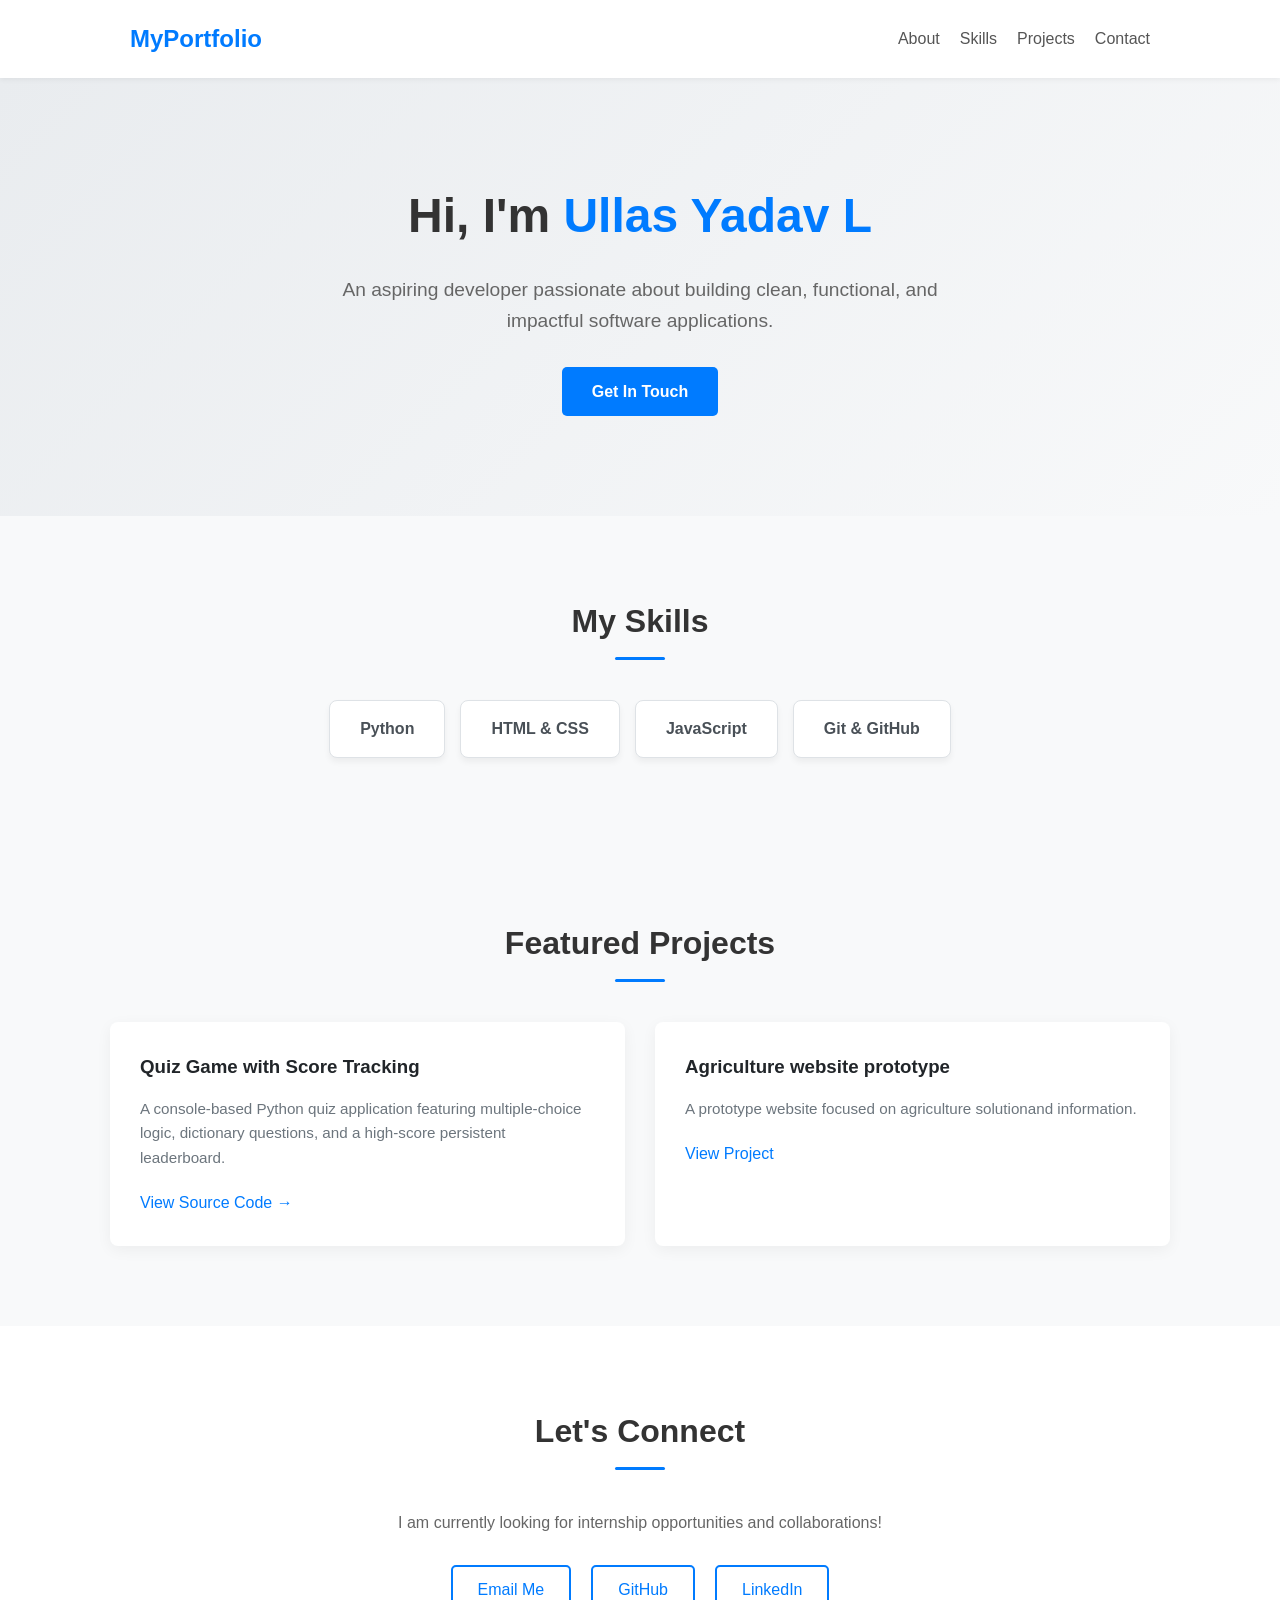
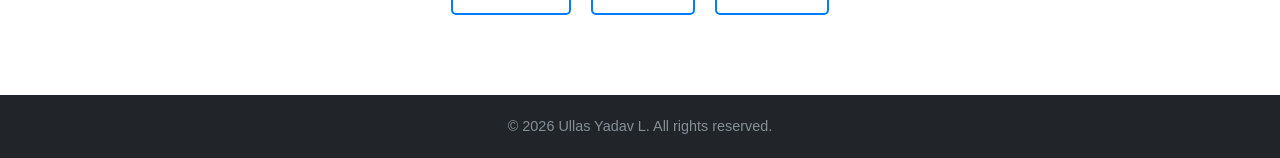
==== index.html @ e9e3b972 "Fix HTML formatting and update project links" ====
<!DOCTYPE html>
<html lang="en">
<head>
    <meta charset="UTF-8">
    <meta name="viewport" content="width=device-width, initial-scale=1.0">
    <title>My Personal Portfolio</title>
    <link rel="stylesheet" href="style.css">
</head>
<body>

    <!-- Header / Navigation -->
    <header>
        <nav class="navbar">
            <div class="logo">MyPortfolio</div>
            <ul class="nav-links">
                <li><a href="#about">About</a></li>
                <li><a href="#skills">Skills</a></li>
                <li><a href="#projects">Projects</a></li>
                <li><a href="#contact">Contact</a></li>
            </ul>
        </nav>
    </header>

    <!-- Hero / Intro Section -->
    <section id="about" class="hero-section">
        <div class="container">
            <h1>Hi, I'm <span class="highlight">Ullas Yadav L</span></h1>
            <p>An aspiring developer passionate about building clean, functional, and impactful software applications.</p>
            <a href="#contact" class="btn">Get In Touch</a>
        </div>
    </section>

    <!-- Skills Section -->
    <section id="skills" class="skills-section">
        <div class="container">
            <h2>My Skills</h2>
            <div class="skills-grid">
                <div class="skill-card">Python</div>
                <div class="skill-card">HTML & CSS</div>
                <div class="skill-card">JavaScript</div>
                <div class="skill-card">Git & GitHub</div>
            </div>
        </div>
    </section>

    <!-- Projects Section -->
    <section id="projects" class="projects-section">
        <div class="container">
            <h2>Featured Projects</h2>
            <div class="projects-grid">
                <!-- Project 1 -->
                <div class="project-card">
                    <h3>Quiz Game with Score Tracking</h3>
                    <p>A console-based Python quiz application featuring multiple-choice logic, dictionary questions, and a high-score persistent leaderboard.</p>
                    <a href="https:github.comUllasyadav001my-portfolio.blobmain1st%20project.py" target="_blank" class="project-link">View Source Code →</a>
                </div>
                <!-- Project 2 -->
                <div class="project-card">
                    <h3>Agriculture website prototype</h3>
                    <p>A prototype website focused on agriculture solutionand information.</p>
                    <a href= "1234.html" class="project-link">View Project </a>
                </div>
            </div>
        </div>
    </section>

    <!-- Contact Section -->
    <section id="contact" class="contact-section">
        <div class="container">
            <h2>Let's Connect</h2>
            <p>I am currently looking for internship opportunities and collaborations!</p>
            <div class="contact-links">
                <a href="mailto:ullasyadav001@.email@example.com" class="contact-btn">Email Me</a>
                <a href="https://github.com" target="_blank" class="contact-btn">GitHub</a>
                <a href="https://www.linkedin.com/in/ullas-yadav-00bab5449?utm_source=share_via&utm_content=profile&utm_medium=member_android" target="_blank" class="contact-btn">LinkedIn</a>
            </div>
        </div>
    </section>

    <!-- Footer -->
    <footer>
        <p>&copy; 2026 Ullas Yadav L. All rights reserved.</p>
    </footer>

</body>
</html>
---- style.css ----
/* Base Styles */
* {
    margin: 0;
    padding: 0;
    box-sizing: border-box;
}

html {
    scroll-behavior: smooth;
    font-family: 'Segoe UI', Tahoma, Geneva, Verdana, sans-serif;
}

body {
    background-color: #f8f9fa;
    color: #333;
    line-height: 1.6;
}

.container {
    max-width: 1100px;
    margin: 0 auto;
    padding: 0 20px;
}

/* Navbar */
header {
    background: #ffffff;
    box-shadow: 0 2px 5px rgba(0,0,0,0.05);
    position: sticky;
    top: 0;
    z-index: 100;
}

.navbar {
    display: flex;
    justify-content: space-between;
    align-items: center;
    padding: 20px 40px;
    max-width: 1100px;
    margin: 0 auto;
}

.logo {
    font-size: 1.5rem;
    font-weight: bold;
    color: #007bff;
}

.nav-links {
    display: flex;
    list-style: none;
}

.nav-links li {
    margin-left: 20px;
}

.nav-links a {
    text-decoration: none;
    color: #555;
    font-weight: 500;
    transition: color 0.3s;
}

.nav-links a:hover {
    color: #007bff;
}

/* Hero Section */
.hero-section {
    padding: 100px 0;
    text-align: center;
    background: linear-gradient(135deg, #e9ecef 0%, #f8f9fa 100%);
}

.hero-section h1 {
    font-size: 3rem;
    margin-bottom: 20px;
}

.highlight {
    color: #007bff;
}

.hero-section p {
    font-size: 1.2rem;
    max-width: 600px;
    margin: 0 auto 30px;
    color: #666;
}

.btn {
    display: inline-block;
    padding: 12px 30px;
    background-color: #007bff;
    color: #fff;
    text-decoration: none;
    border-radius: 5px;
    font-weight: bold;
    transition: background-color 0.3s;
}

.btn:hover {
    background-color: #0056b3;
}

/* Sections General */
section {
    padding: 80px 0;
}

section h2 {
    font-size: 2rem;
    text-align: center;
    margin-bottom: 40px;
    position: relative;
}

section h2::after {
    content: '';
    display: block;
    width: 50px;
    height: 3px;
    background: #007bff;
    margin: 10px auto 0;
    border-radius: 2px;
}

/* Skills */
.skills-grid {
    display: flex;
    flex-wrap: wrap;
    justify-content: center;
    gap: 15px;
}

.skill-card {
    background: #fff;
    padding: 15px 30px;
    border-radius: 8px;
    box-shadow: 0 4px 6px rgba(0,0,0,0.05);
    font-weight: 600;
    color: #495057;
    border: 1px solid #dee2e6;
}

/* Projects */
.projects-grid {
    display: grid;
    grid-template-columns: repeat(auto-fit, minmax(300px, 1fr));
    gap: 30px;
}

.project-card {
    background: #fff;
    padding: 30px;
    border-radius: 8px;
    box-shadow: 0 4px 15px rgba(0,0,0,0.05);
    transition: transform 0.3s;
}

.project-card:hover {
    transform: translateY(-5px);
}

.project-card h3 {
    margin-bottom: 15px;
    color: #212529;
}

.project-card p {
    color: #6c757d;
    margin-bottom: 20px;
    font-size: 0.95rem;
}

.project-link {
    color: #007bff;
    text-decoration: none;
    font-weight: 500;
}

.project-link:hover {
    text-decoration: underline;
}

/* Contact */
.contact-section {
    text-align: center;
    background: #fff;
}

.contact-section p {
    margin-bottom: 30px;
    color: #666;
}

.contact-links {
    display: flex;
    justify-content: center;
    gap: 20px;
    flex-wrap: wrap;
}

.contact-btn {
    padding: 10px 25px;
    border: 2px solid #007bff;
    color: #007bff;
    text-decoration: none;
    border-radius: 5px;
    font-weight: 500;
    transition: all 0.3s;
}

.contact-btn:hover {
    background-color: #007bff;
    color: #fff;
}

/* Footer */
footer {
    background: #212529;
    color: #868e96;
    text-align: center;
    padding: 20px 0;
    font-size: 0.9rem;
}

/* Responsive Styles */
@media (max-width: 768px) {
    .navbar {
        flex-direction: column;
        gap: 15px;
    }
    .nav-links li {
        margin: 0 10px;
    }
    .hero-section h1 {
        font-size: 2.2rem;
    }
}
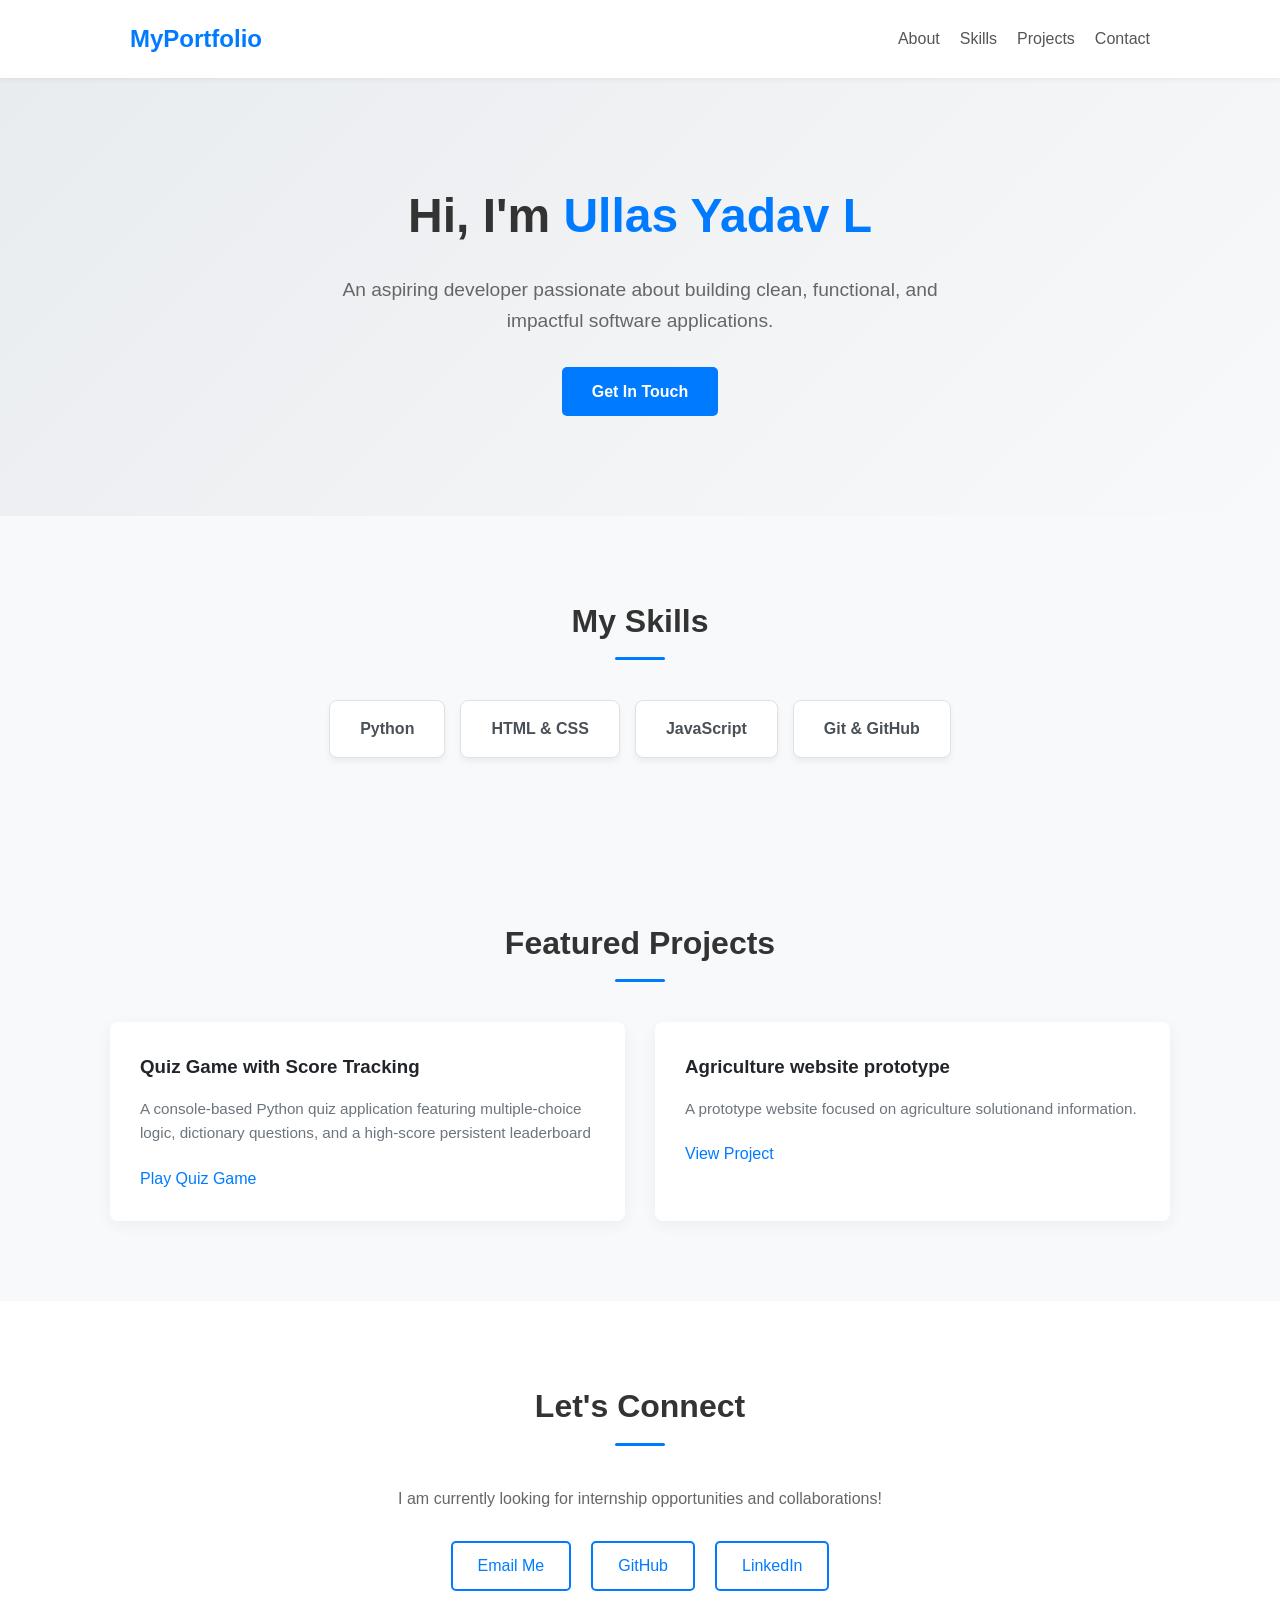
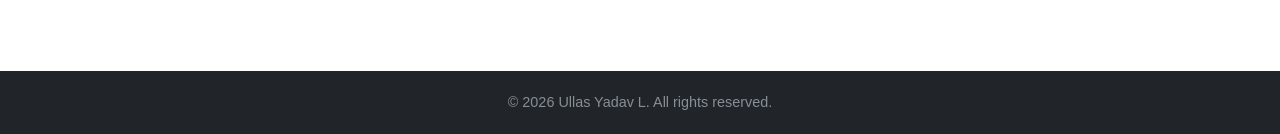
==== commit 093497f3: "Update index.html" ====
--- a/index.html
+++ b/index.html
@@ -51,8 +51,8 @@
                 <!-- Project 1 -->
                 <div class="project-card">
                     <h3>Quiz Game with Score Tracking</h3>
-                    <p>A console-based Python quiz application featuring multiple-choice logic, dictionary questions, and a high-score persistent leaderboard.</p>
-                    <a href="https:github.comUllasyadav001my-portfolio.blobmain1st%20project.py" target="_blank" class="project-link">View Source Code →</a>
+                    <p>A console-based Python quiz application featuring multiple-choice logic, dictionary questions, and a high-score persistent leaderboard</p>
+                    <a href="hi.html"  class="project-link">Play Quiz Game</a>
                 </div>
                 <!-- Project 2 -->
                 <div class="project-card">
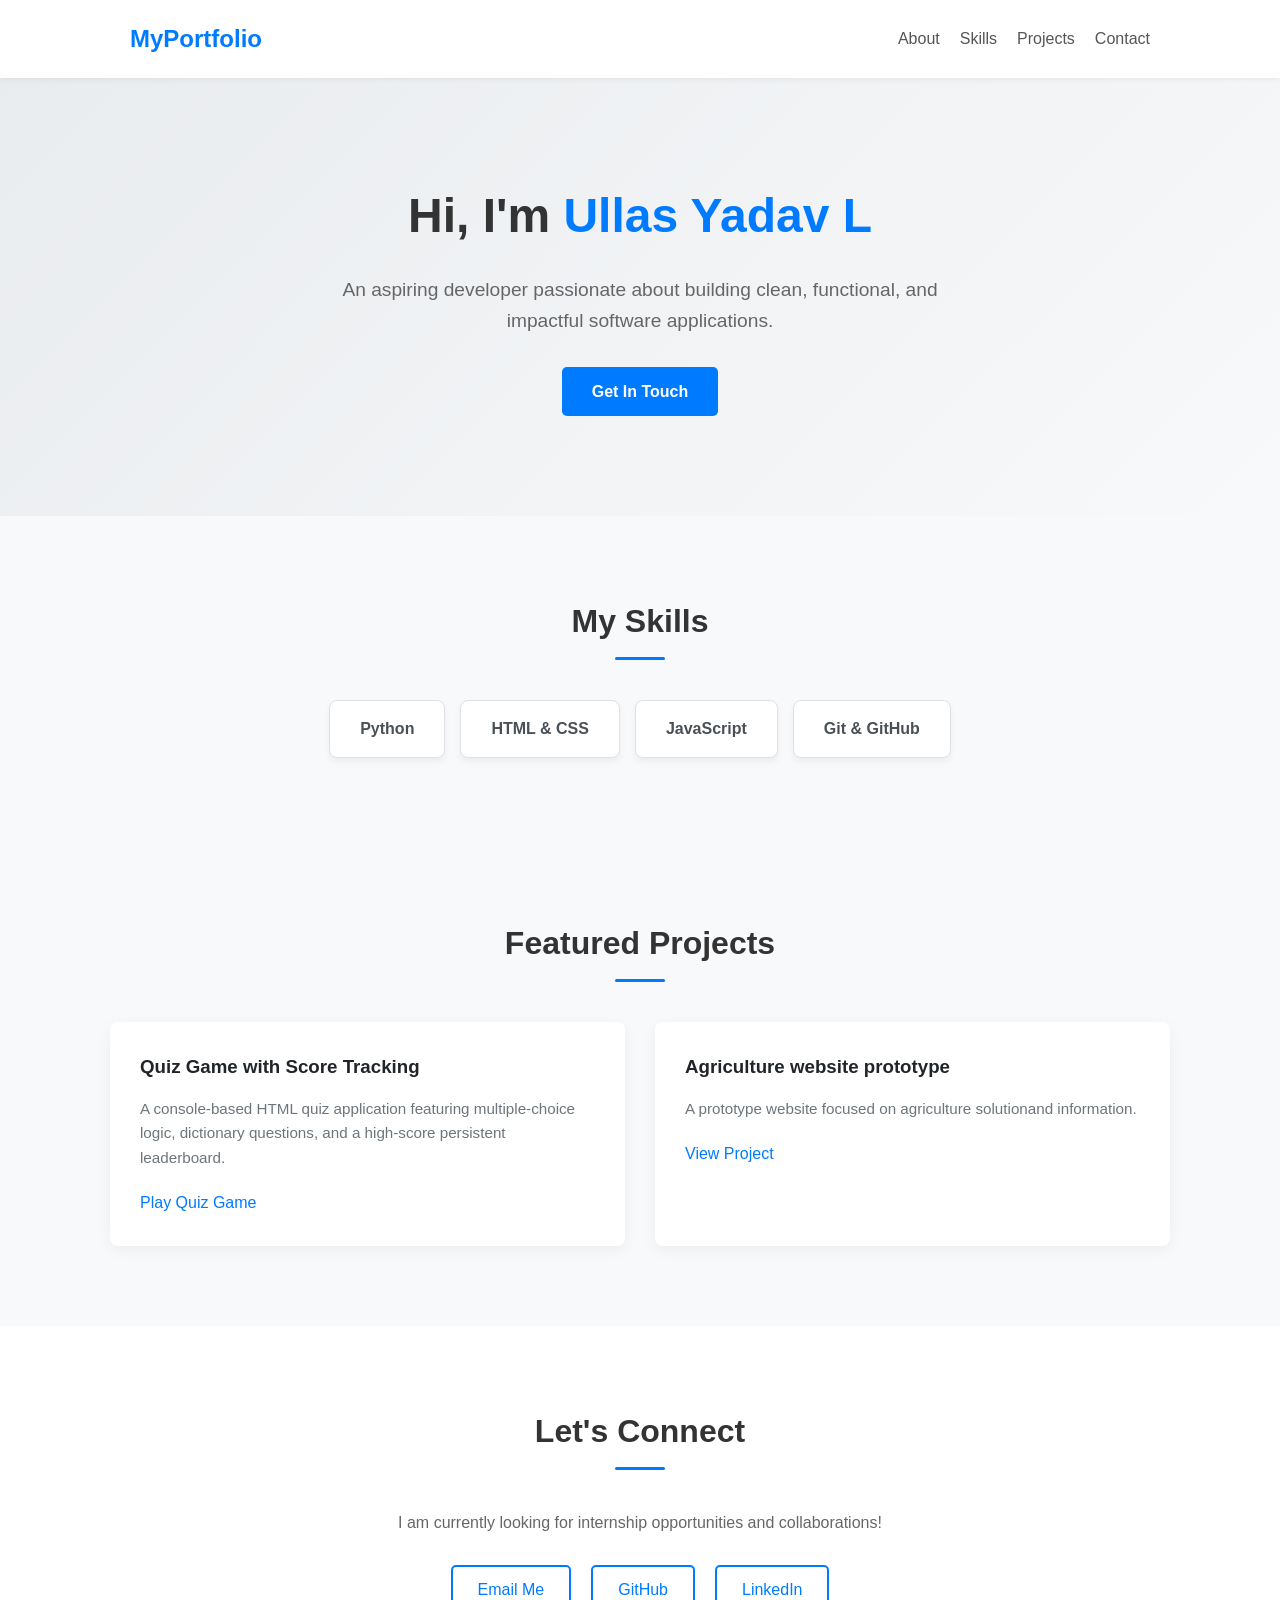
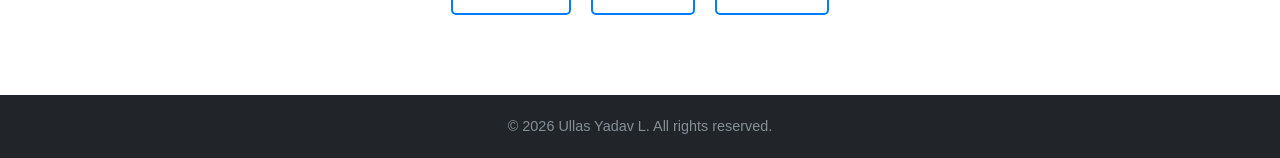
==== commit 4fb45176: "Refactor index.html for personal portfolio layout Updated the HTML structure of the personal portfol" ====
--- a/index.html
+++ b/index.html
@@ -51,7 +51,7 @@
                 <!-- Project 1 -->
                 <div class="project-card">
                     <h3>Quiz Game with Score Tracking</h3>
-                    <p>A console-based Python quiz application featuring multiple-choice logic, dictionary questions, and a high-score persistent leaderboard</p>
+                    <p>A console-based HTML quiz application featuring multiple-choice logic, dictionary questions, and a high-score persistent leaderboard.</p>
                     <a href="hi.html"  class="project-link">Play Quiz Game</a>
                 </div>
                 <!-- Project 2 -->
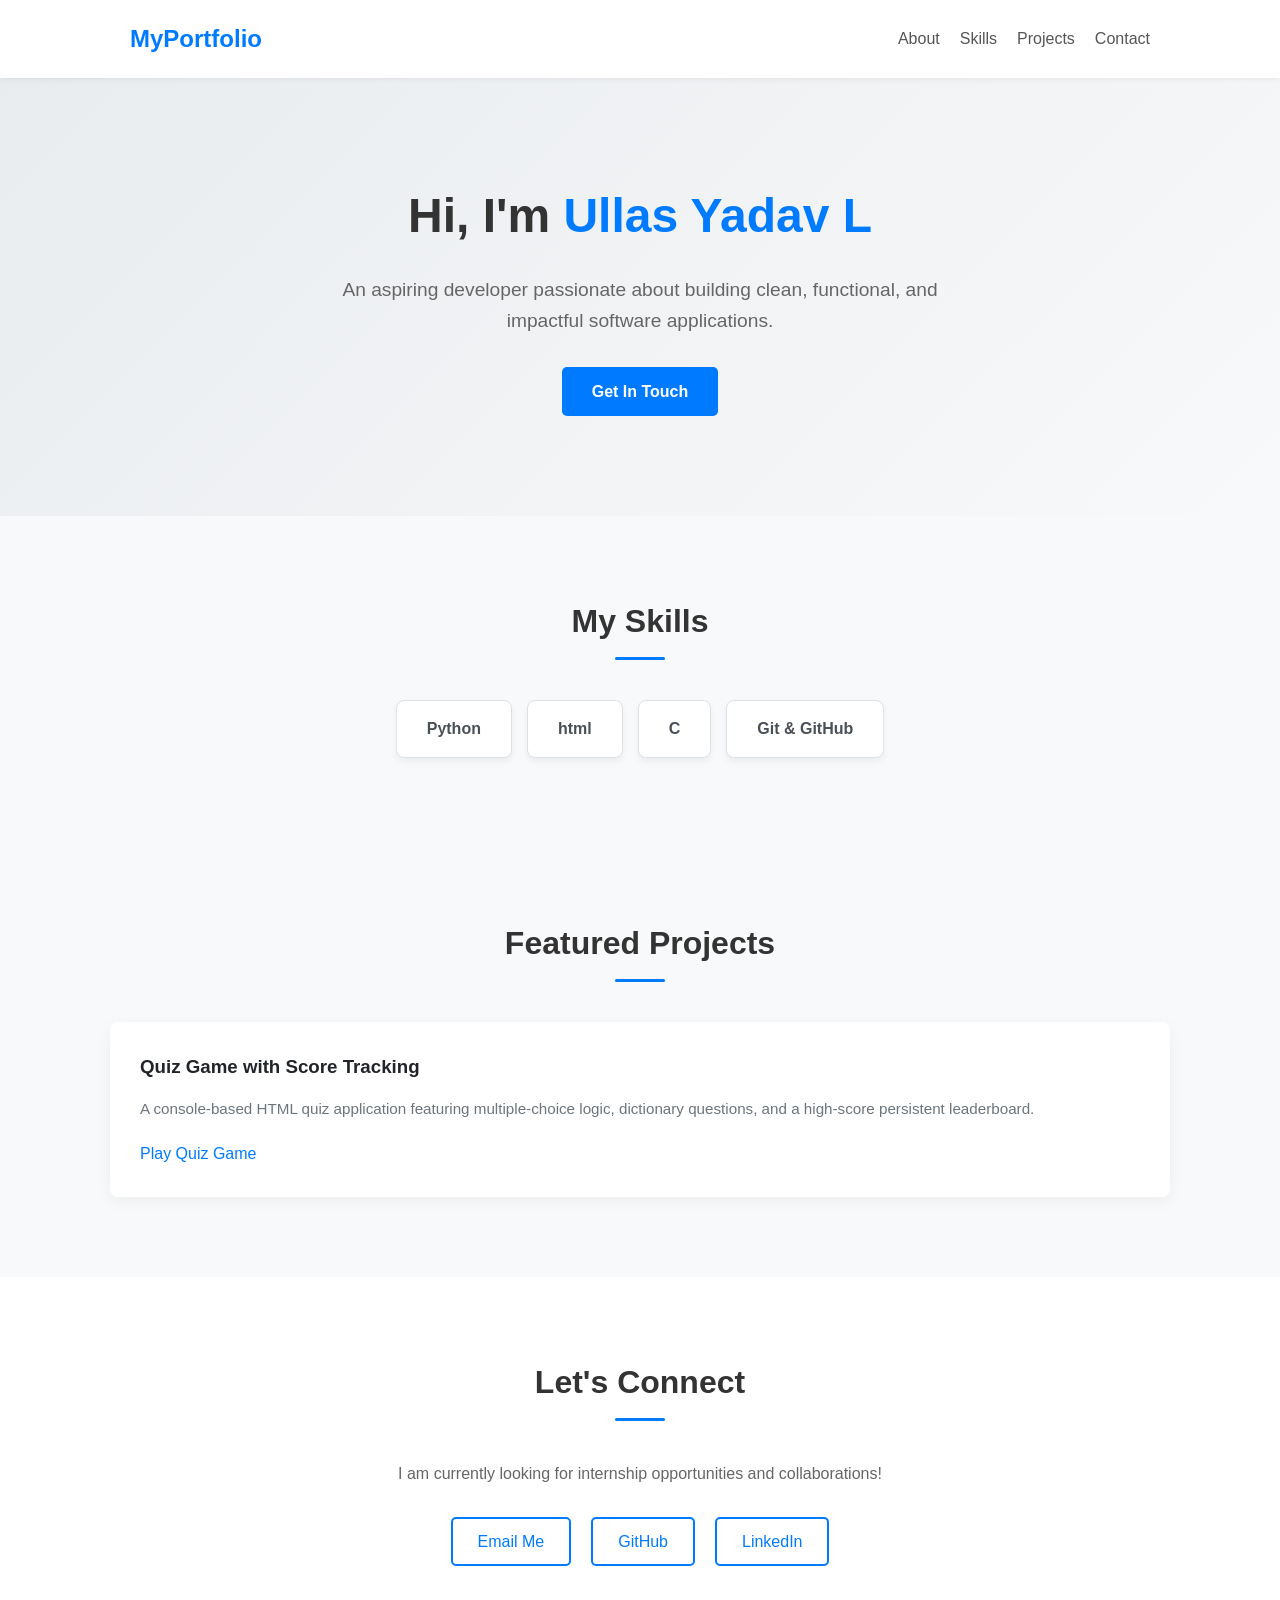
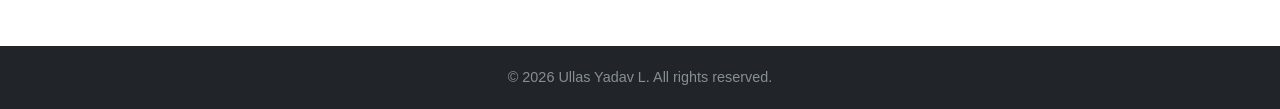
==== commit 82650841: "Update index.html" ====
--- a/index.html
+++ b/index.html
@@ -36,8 +36,8 @@
             <h2>My Skills</h2>
             <div class="skills-grid">
                 <div class="skill-card">Python</div>
-                <div class="skill-card">HTML & CSS</div>
-                <div class="skill-card">JavaScript</div>
+                <div class="skill-card">html</div>
+                <div class="skill-card">C </div>
                 <div class="skill-card">Git & GitHub</div>
             </div>
         </div>
@@ -53,12 +53,6 @@
                     <h3>Quiz Game with Score Tracking</h3>
                     <p>A console-based HTML quiz application featuring multiple-choice logic, dictionary questions, and a high-score persistent leaderboard.</p>
                     <a href="hi.html"  class="project-link">Play Quiz Game</a>
-                </div>
-                <!-- Project 2 -->
-                <div class="project-card">
-                    <h3>Agriculture website prototype</h3>
-                    <p>A prototype website focused on agriculture solutionand information.</p>
-                    <a href= "1234.html" class="project-link">View Project </a>
                 </div>
             </div>
         </div>
